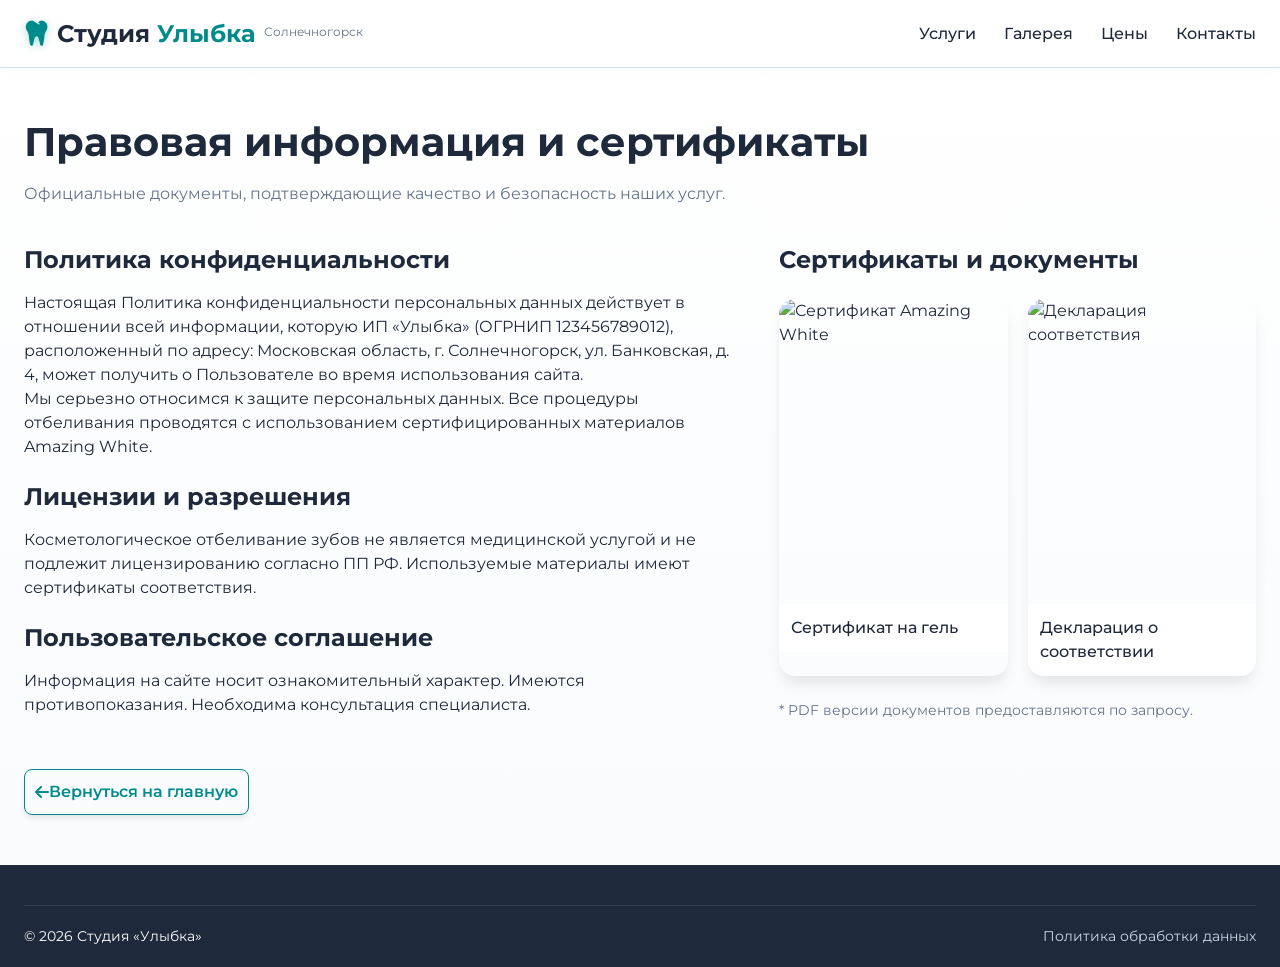
==== legal/index.html @ 7dffa4cb "test" ====
<!DOCTYPE html>
<html lang="ru">
<head>
    <meta charset="UTF-8">
    <meta name="viewport" content="width=device-width, initial-scale=1.0">
    <title>Документы | Студия отбеливания «Улыбка» | Солнечногорск</title>
    <meta name="robots" content="noindex, follow">
    <link rel="preconnect" href="https://fonts.googleapis.com">
    <link rel="preconnect" href="https://fonts.gstatic.com" crossorigin>
    <link href="https://fonts.googleapis.com/css2?family=Montserrat:wght@400;500;600;700&display=swap" rel="stylesheet">
    <link rel="stylesheet" href="../css/style.css">
    <link rel="stylesheet" href="https://cdnjs.cloudflare.com/ajax/libs/font-awesome/6.0.0-beta3/css/all.min.css">
</head>
<body class="page-legal">
    <header class="header">
        <div class="container header__container">
            <a href="/" class="logo">
                <span class="logo__icon"><i class="fas fa-tooth"></i></span>
                <span class="logo__text">Студия <span class="logo__text--accent">Улыбка</span></span>
                <span class="logo__location">Солнечногорск</span>
            </a>
            <nav class="nav">
                <ul class="nav__list">
                    <li><a href="/#services" class="nav__link">Услуги</a></li>
                    <li><a href="/#gallery" class="nav__link">Галерея</a></li>
                    <li><a href="/#price" class="nav__link">Цены</a></li>
                    <li><a href="/#contact" class="nav__link">Контакты</a></li>
                </ul>
            </nav>
        </div>
    </header>

    <main>
        <section class="legal-page">
            <div class="container">
                <h1 class="page-title">Правовая информация и сертификаты</h1>
                <p class="page-subtitle">Официальные документы, подтверждающие качество и безопасность наших услуг.</p>
                <div class="legal__content">
                    <div class="legal__text">
                        <h2>Политика конфиденциальности</h2>
                        <p>Настоящая Политика конфиденциальности персональных данных действует в отношении всей информации, которую ИП «Улыбка» (ОГРНИП 123456789012), расположенный по адресу: Московская область, г. Солнечногорск, ул. Банковская, д. 4, может получить о Пользователе во время использования сайта.</p>
                        <p>Мы серьезно относимся к защите персональных данных. Все процедуры отбеливания проводятся с использованием сертифицированных материалов Amazing White.</p>
                        <h2>Лицензии и разрешения</h2>
                        <p>Косметологическое отбеливание зубов не является медицинской услугой и не подлежит лицензированию согласно ПП РФ. Используемые материалы имеют сертификаты соответствия.</p>
                        <h2>Пользовательское соглашение</h2>
                        <p>Информация на сайте носит ознакомительный характер. Имеются противопоказания. Необходима консультация специалиста.</p>
                    </div>
                    <div class="legal__gallery">
                        <h2 class="legal__gallery-title">Сертификаты и документы</h2>
                        <div class="docs-grid">
                            <div class="doc-card" data-src="../img/cert-1.jpg">
                                <img src="../img/cert-1.jpg" alt="Сертификат Amazing White" loading="lazy">
                                <span class="doc-card__label">Сертификат на гель</span>
                            </div>
                            <div class="doc-card" data-src="../img/cert-2.jpg">
                                <img src="../img/cert-2.jpg" alt="Декларация соответствия" loading="lazy">
                                <span class="doc-card__label">Декларация о соответствии</span>
                            </div>
                        </div>
                        <p class="legal__note">* PDF версии документов предоставляются по запросу.</p>
                    </div>
                </div>
                <div class="back-link">
                    <a href="/" class="btn btn--outline"><i class="fas fa-arrow-left"></i> Вернуться на главную</a>
                </div>
            </div>
        </section>
    </main>

    <footer class="footer">
        <div class="container">
            <div class="footer__bottom">
                <div class="footer__copyright">© <span id="currentYear"></span> Студия «Улыбка»</div>
                <div class="footer__legal"><a href="/legal/">Политика обработки данных</a></div>
            </div>
        </div>
    </footer>

    <div class="lightbox" id="lightbox">
        <span class="lightbox__close" id="lightboxClose">&times;</span>
        <img class="lightbox__image" id="lightboxImage" src="" alt="">
    </div>

    <script>
        document.getElementById('currentYear').textContent = new Date().getFullYear();
        const lightbox = document.getElementById('lightbox');
        const lightboxImg = document.getElementById('lightboxImage');
        const lightboxClose = document.getElementById('lightboxClose');
        function openLightbox(src) {
            if (!lightbox || !lightboxImg) return;
            lightboxImg.src = src;
            lightbox.classList.add('active');
            document.body.style.overflow = 'hidden';
        }
        if (lightboxClose) {
            lightboxClose.addEventListener('click', () => { lightbox.classList.remove('active'); document.body.style.overflow = ''; });
            lightbox.addEventListener('click', (e) => { if (e.target === lightbox) { lightbox.classList.remove('active'); document.body.style.overflow = ''; } });
        }
        document.querySelectorAll('.doc-card').forEach(card => {
            card.addEventListener('click', () => { const src = card.dataset.src; if (src) openLightbox(src); });
        });
    </script>
</body>
</html>
---- css/style.css ----
/* css/style.css */
* {
    margin: 0;
    padding: 0;
    box-sizing: border-box;
}

:root {
    --primary: #008b8b;
    --primary-dark: #006b6b;
    --primary-light: #e6f3f3;
    --accent: #00b4b4;
    --text-dark: #1e293b;
    --text-muted: #64748b;
    --bg-light: #ffffff;
    --bg-soft: #f8fafc;
    --border-light: #e2e8f0;
    --shadow-sm: 0 4px 6px -1px rgb(0 0 0 / 0.1);
    --shadow-md: 0 10px 15px -3px rgb(0 0 0 / 0.1);
    --shadow-lg: 0 20px 25px -5px rgb(0 0 0 / 0.1);
    --radius: 16px;
    --radius-sm: 8px;
    --font-main: 'Montserrat', sans-serif;
    --gallery-max-width: 500px;
}

html {
    scroll-behavior: smooth;
}

body {
    font-family: var(--font-main);
    color: var(--text-dark);
    line-height: 1.5;
    background: linear-gradient(180deg, #ffffff 0%, #f9fbfd 100%);
    -webkit-font-smoothing: antialiased;
}

.container {
    max-width: 1280px;
    margin: 0 auto;
    padding: 0 24px;
}

img {
    max-width: 100%;
    height: auto;
    display: block;
}

a {
    text-decoration: none;
    color: inherit;
}

ul {
    list-style: none;
}

h1, h2, h3, h4 {
    line-height: 1.2;
    font-weight: 700;
}

.section-title {
    font-size: clamp(2rem, 5vw, 3rem);
    margin-bottom: 16px;
}

.section-subtitle {
    font-size: 1.125rem;
    color: var(--text-muted);
}

.text-accent {
    color: var(--primary);
}

.section-header {
    text-align: center;
    margin-bottom: 40px;
}

.btn {
    display: inline-flex;
    align-items: center;
    justify-content: center;
    font-weight: 600;
    border-radius: var(--radius-sm);
    transition: all 0.3s ease;
    cursor: pointer;
    border: 1px solid transparent;
    white-space: nowrap;
    padding: 10px;
    box-shadow: var(--shadow-sm);
}

.btn--primary {
    background: var(--primary);
    color: white;
}
.btn--primary:hover {
    background: var(--primary-dark);
    transform: translateY(-2px);
    box-shadow: var(--shadow-md), 0 0 10px var(--primary-light);
}

.btn--outline {
    background: transparent;
    border-color: var(--primary);
    color: var(--primary);
}
.btn--outline:hover {
    background: var(--primary-light);
    box-shadow: var(--shadow-md);
}

.btn--large {
    padding: 14px 32px;
    font-size: 1rem;
}

.btn--small {
    padding: 8px 16px;
    font-size: 0.875rem;
}

.btn--block {
    width: 100%;
}

.header {
    padding: 12px 0;
    background: rgba(255, 255, 255, 0.9);
    backdrop-filter: blur(12px);
    position: sticky;
    top: 0;
    z-index: 100;
    border-bottom: 1px solid rgba(0, 139, 139, 0.2);
    box-shadow: 0 2px 10px rgba(0,0,0,0.02);
}

.header__container {
    display: flex;
    align-items: center;
    justify-content: space-between;
}

.logo {
    display: flex;
    align-items: center;
    gap: 8px;
    font-weight: 700;
    font-size: 1.5rem;
}

.logo__icon {
    font-size: 1.8rem;
    color: var(--primary);
    filter: drop-shadow(0 2px 4px rgba(0,139,139,0.3));
}

.logo__text--accent {
    color: var(--primary);
}

.logo__location {
    display: block;
    font-size: 0.75rem;
    font-weight: 400;
    color: var(--text-muted);
    margin-top: -4px;
}

.nav__list {
    display: flex;
    gap: 28px;
    flex-wrap: wrap;
    justify-content: center;
}

.nav__link {
    font-weight: 500;
    color: var(--text-dark);
    transition: all 0.2s;
    padding: 6px 0;
    border-bottom: 2px solid transparent;
}
.nav__link:hover {
    color: var(--primary);
    border-bottom-color: var(--primary);
}

.header__actions {
    display: flex;
    align-items: center;
    gap: 16px;
}

.header__phone {
    font-weight: 600;
}

.burger {
    display: none;
    flex-direction: column;
    gap: 6px;
    background: none;
    border: none;
    padding: 8px;
    cursor: pointer;
}

.burger__line {
    width: 24px;
    height: 2px;
    background: var(--text-dark);
    transition: 0.2s;
}

.mobile-menu {
    position: fixed;
    top: 72px;
    left: 0;
    right: 0;
    bottom: 0;
    background: white;
    z-index: 99;
    padding: 24px;
    transform: translateX(100%);
    transition: transform 0.3s ease;
    overflow-y: auto;
}
.mobile-menu.active {
    transform: translateX(0);
}
.mobile-menu__list {
    display: flex;
    flex-direction: column;
    gap: 20px;
}
.mobile-menu__list a {
    font-size: 1.25rem;
    font-weight: 600;
}
.mobile-menu__footer {
    margin-top: 40px;
}

.hero {
    padding: 50px 0;
    background: linear-gradient(145deg, #f4fcfa 0%, #ffffff 80%);
}

.hero__container {
    display: grid;
    grid-template-columns: 1fr;
    gap: 40px;
    align-items: center;
}

.hero__badge {
    background: var(--primary-light);
    color: var(--primary-dark);
    padding: 6px 16px;
    border-radius: 40px;
    font-size: 0.875rem;
    font-weight: 600;
    display: inline-block;
    margin-bottom: 20px;
    box-shadow: inset 0 1px 3px rgba(0,0,0,0.02);
}

.hero__title {
    font-size: clamp(2.5rem, 6vw, 4rem);
    margin-bottom: 24px;
    text-shadow: 0 2px 6px rgba(0,139,139,0.05);
}

.hero__title--highlight {
    color: var(--primary);
}

.hero__subtitle {
    font-size: 1.125rem;
    color: var(--text-muted);
    margin-bottom: 32px;
}

.hero__cta {
    display: flex;
    gap: 16px;
    margin-bottom: 40px;
}

.hero__features {
    display: flex;
    gap: 28px;
    flex-wrap: wrap;
}

.feature-item {
    display: flex;
    align-items: center;
    gap: 10px;
    background: rgba(255,255,255,0.7);
    padding: 8px 16px;
    border-radius: 40px;
    backdrop-filter: blur(4px);
    box-shadow: var(--shadow-sm);
}
.feature-item__icon {
    color: var(--primary);
}

.services {
    padding: 60px 0;
}

.services__grid {
    display: grid;
    grid-template-columns: repeat(4, 1fr);
    gap: 20px;
}

.service-card {
    background: white;
    padding: 28px;
    border-radius: var(--radius);
    transition: all 0.3s;
    border: 1px solid rgba(0,139,139,0.08);
    box-shadow: var(--shadow-sm);
    backdrop-filter: blur(4px);
}
.service-card:hover {
    transform: translateY(-6px);
    box-shadow: var(--shadow-lg), 0 0 0 2px var(--primary-light);
    border-color: var(--primary-light);
}
.service-card__icon {
    font-size: 2.2rem;
    margin-bottom: 18px;
    color: var(--primary);
}
.service-card h3 {
    margin-bottom: 10px;
    font-size: 1.25rem;
}
.service-card p {
    color: var(--text-muted);
    font-size: 0.95rem;
}

.gallery {
    padding: 60px 0;
    background: var(--bg-soft);
}

.gallery__wrapper {
    position: relative;
    margin: 0 auto;
    max-width: var(--gallery-max-width);
    width: 100%;
}

.gallery__slider {
    width: 100%;
    overflow: hidden;
    border-radius: var(--radius);
    box-shadow: var(--shadow-lg);
    touch-action: pan-y;
}

.gallery__track {
    display: flex;
    transition: transform 0.4s cubic-bezier(0.2, 0.9, 0.4, 1);
    will-change: transform;
}

.gallery__slide {
    flex: 0 0 100%;
    padding: 6px;
}

.gallery-card {
    background: white;
    border-radius: var(--radius);
    overflow: hidden;
    aspect-ratio: 3 / 4;
}

.gallery-card img {
    width: 100%;
    height: 100%;
    object-fit: cover;
}

.gallery__nav {
    display: flex;
    align-items: center;
    justify-content: center;
    gap: 20px;
    margin-top: 20px;
}

.gallery__btn {
    width: 44px;
    height: 44px;
    border-radius: 50%;
    border: none;
    background: white;
    box-shadow: var(--shadow-sm);
    font-size: 1.2rem;
    cursor: pointer;
    transition: 0.2s;
}
.gallery__btn:hover {
    background: var(--primary);
    color: white;
    box-shadow: 0 0 15px var(--primary);
}

.gallery__dots {
    display: flex;
    gap: 10px;
}
.gallery__dot {
    width: 10px;
    height: 10px;
    border-radius: 50%;
    background: var(--border-light);
    border: none;
    cursor: pointer;
    transition: 0.2s;
}
.gallery__dot.active {
    background: var(--primary);
    width: 24px;
    border-radius: 10px;
}

.before-after {
    padding: 60px 0;
}

.before-after__grid {
    display: grid;
    grid-template-columns: repeat(4, 1fr);
    gap: 20px;
}

.before-after-item {
    position: relative;
    border-radius: var(--radius);
    overflow: hidden;
    box-shadow: var(--shadow-md);
    aspect-ratio: 1 / 1;
    transition: transform 0.3s;
}
.before-after-item:hover {
    transform: scale(1.02);
}
.before-after-item img {
    width: 100%;
    height: 100%;
    object-fit: cover;
}
.before-after-label {
    position: absolute;
    bottom: 10px;
    left: 10px;
    background: rgba(0,0,0,0.5);
    backdrop-filter: blur(4px);
    color: white;
    padding: 4px 12px;
    border-radius: 20px;
    font-size: 0.8rem;
    font-weight: 600;
}

.price {
    padding: 60px 0;
    background: linear-gradient(0deg, #ffffff 0%, #f0f9f9 100%);
}
.price__grid {
    display: grid;
    grid-template-columns: 1.5fr 1fr;
    gap: 40px;
}
.price__list {
    margin-top: 28px;
}
.price__item {
    display: flex;
    justify-content: space-between;
    align-items: baseline;
    padding: 14px 0;
    border-bottom: 1px dashed var(--border-light);
    font-weight: 500;
}
.price__item span:first-child {
    margin-right: 16px;
}
.price__item span:last-child {
    font-weight: 700;
    color: var(--primary);
    white-space: nowrap;
}
.price__note {
    margin-top: 24px;
    color: var(--text-muted);
}
.cert-card {
    background: white;
    padding: 32px;
    border-radius: var(--radius);
    box-shadow: var(--shadow-lg);
    border: 1px solid rgba(0,139,139,0.1);
}
.cert-card__icon {
    font-size: 2.5rem;
    color: var(--primary);
    margin-bottom: 16px;
    display: block;
}
.cert-card h3 {
    margin-bottom: 16px;
}
.cert-card p {
    margin-bottom: 24px;
}

.faq {
    padding: 60px 0;
    background: white;
}
.faq__grid {
    max-width: 900px;
    margin: 0 auto;
    display: flex;
    flex-direction: column;
    gap: 12px;
}
.faq-item {
    background: var(--bg-soft);
    border-radius: var(--radius-sm);
    padding: 6px 20px;
    border: 1px solid var(--border-light);
    transition: all 0.2s;
}
.faq-item[open] {
    background: white;
    box-shadow: var(--shadow-md);
    border-color: var(--primary-light);
}
.faq-question {
    font-weight: 600;
    font-size: 1.1rem;
    padding: 18px 0;
    cursor: pointer;
    list-style: none;
    display: flex;
    justify-content: space-between;
    align-items: center;
}
.faq-question::-webkit-details-marker {
    display: none;
}
.faq-question::after {
    content: '\f078';
    font-family: 'Font Awesome 6 Free';
    font-weight: 900;
    color: var(--primary);
    transition: transform 0.2s;
    font-size: 0.9rem;
}
.faq-item[open] .faq-question::after {
    transform: rotate(180deg);
}
.faq-answer {
    padding: 0 0 20px 0;
    color: var(--text-muted);
    line-height: 1.6;
}

.contact {
    padding: 60px 0;
}
.contact__wrapper {
    display: grid;
    grid-template-columns: 1fr 1fr;
    gap: 30px;
    background: white;
    border-radius: var(--radius);
    overflow: hidden;
    box-shadow: var(--shadow-lg);
    border: 1px solid rgba(0,139,139,0.1);
}
.contact__info {
    padding: 36px;
}
.contact__address {
    margin: 24px 0;
}
.contact__line {
    display: flex;
    align-items: flex-start;
    gap: 12px;
    margin-bottom: 16px;
}
.contact__icon {
    font-size: 1.2rem;
    color: var(--primary);
    width: 24px;
}
.social-links {
    display: flex;
    gap: 16px;
    margin: 24px 0 32px;
}
.social-link {
    display: flex;
    align-items: center;
    justify-content: center;
    width: 48px;
    height: 48px;
    border-radius: 50%;
    background: var(--bg-soft);
    color: var(--text-dark);
    font-size: 1.5rem;
    transition: all 0.2s;
    box-shadow: var(--shadow-sm);
}
.social-link:hover {
    transform: translateY(-3px);
    box-shadow: var(--shadow-md);
}
.social-link--vk:hover {
    background: #0077ff;
    color: white;
}
.social-link--inst:hover {
    background: linear-gradient(45deg, #f09433, #e6683c, #dc2743, #cc2366, #bc1888);
    color: white;
}
.contact__form h3 {
    margin-bottom: 20px;
}
.form-group {
    margin-bottom: 16px;
}
.form-group input {
    width: 100%;
    padding: 14px 16px;
    border: 1px solid var(--border-light);
    border-radius: var(--radius-sm);
    font-size: 1rem;
    font-family: inherit;
    transition: border 0.2s;
}
.form-group input:focus {
    outline: none;
    border-color: var(--primary);
    box-shadow: 0 0 0 3px var(--primary-light);
}
.form__privacy {
    margin-top: 16px;
    font-size: 0.75rem;
    color: var(--text-muted);
}
.map-container {
    height: 100%;
    min-height: 400px;
    background: #e2e8f0;
}

.footer {
    background: var(--text-dark);
    color: white;
    padding: 40px 0 20px;
}
.footer__grid {
    display: grid;
    grid-template-columns: 2fr 1fr 1fr;
    gap: 30px;
    margin-bottom: 30px;
}
.footer a {
    color: #cbd5e1;
}
.footer a:hover {
    color: white;
}
.footer__social {
    display: flex;
    gap: 16px;
    margin-top: 20px;
}
.footer__social a {
    display: flex;
    align-items: center;
    justify-content: center;
    width: 40px;
    height: 40px;
    border-radius: 50%;
    background: #334155;
    color: white;
    font-size: 1.2rem;
    transition: 0.2s;
}
.footer__social a:hover {
    background: var(--primary);
    transform: translateY(-3px);
    box-shadow: 0 0 12px var(--primary);
}
.footer__bottom {
    display: flex;
    justify-content: space-between;
    padding-top: 20px;
    border-top: 1px solid #334155;
    font-size: 0.875rem;
}

.legal-page {
    padding: 50px 0;
}
.page-title {
    font-size: 2.5rem;
    margin-bottom: 16px;
}
.page-subtitle {
    color: var(--text-muted);
    margin-bottom: 40px;
}
.legal__content {
    display: grid;
    grid-template-columns: 1.5fr 1fr;
    gap: 40px;
}
.legal__text h2 {
    margin: 24px 0 16px;
}
.legal__text h2:first-of-type {
    margin-top: 0;
}
.legal__gallery-title {
    margin-bottom: 24px;
}
.docs-grid {
    display: grid;
    grid-template-columns: 1fr 1fr;
    gap: 20px;
}
.doc-card {
    border-radius: var(--radius);
    overflow: hidden;
    box-shadow: var(--shadow-md);
    cursor: pointer;
}
.doc-card img {
    width: 100%;
    aspect-ratio: 3/4;
    object-fit: cover;
}
.doc-card__label {
    display: block;
    padding: 12px;
    background: white;
    font-weight: 500;
}
.legal__note {
    margin-top: 24px;
    font-size: 0.875rem;
    color: var(--text-muted);
}
.back-link {
    margin-top: 48px;
}

.animate {
    opacity: 0;
    transition: opacity 0.7s cubic-bezier(0.2, 0.9, 0.3, 1), transform 0.7s cubic-bezier(0.2, 0.9, 0.3, 1);
}
.animate.visible {
    opacity: 1;
    transform: translate(0, 0) !important;
}
.fade-in {
    transform: translateY(0);
}
.fade-in-up {
    transform: translateY(40px);
}
.fade-in-left {
    transform: translateX(-40px);
}
.fade-in-right {
    transform: translateX(40px);
}

.lightbox {
    display: none;
    position: fixed;
    top: 0; left: 0; right: 0; bottom: 0;
    background: rgba(0,0,0,0.9);
    z-index: 1000;
    justify-content: center;
    align-items: center;
}
.lightbox.active { display: flex; }
.lightbox__image { max-width: 90%; max-height: 90vh; }
.lightbox__close {
    position: absolute;
    top: 24px; right: 24px;
    font-size: 40px;
    color: white;
    cursor: pointer;
}

@media (max-width: 1100px) {
    .nav__list {
        gap: 18px;
    }
    .header__phone {
        font-size: 0.9rem;
    }
}

@media (max-width: 1024px) {
    :root {
        --gallery-max-width: 450px;
    }
    .services__grid {
        grid-template-columns: repeat(2, 1fr);
    }
    .price__grid {
        gap: 24px;
    }
}

@media (max-width: 992px) {
    .before-after__grid {
        grid-template-columns: repeat(2, 1fr);
    }
    .legal__content {
        grid-template-columns: 1fr;
    }
}

@media (max-width: 768px) {
    .nav, .header__actions { display: none; }
    .burger { display: flex; }
    :root {
        --gallery-max-width: 380px;
    }
    .hero__container, .services__grid, .contact__wrapper, .footer__grid, .price__grid {
        grid-template-columns: 1fr;
    }
    .hero__cta {
        flex-direction: column;
    }
    .service-card {
        display: flex;
        flex-direction: column;
        align-items: flex-start;
        padding: 24px;
    }
    .service-card__icon {
        font-size: 1.8rem;
        margin-bottom: 10px;
    }
    .before-after__grid {
        grid-template-columns: repeat(2, 1fr);
        gap: 12px;
    }
    .before-after-item {
        aspect-ratio: 1/1;
    }
    .contact__map {
        height: 300px;
    }
    .map-container {
        min-height: 100%;
    }
    .footer__grid {
        gap: 24px;
    }
    .faq__grid {
        padding: 0 8px;
    }
}

@media (max-width: 550px) {
    .before-after-label{
        font-size: 0.6rem;
    }
    .container {
        padding: 0 16px;
    }
    :root {
        --gallery-max-width: 300px;
    }
    .section-header {
        margin-bottom: 28px;
    }
    .hero {
        padding: 30px 0;
    }
    .hero__title {
        font-size: 1.9rem;
    }
    .hero__subtitle {
        font-size: 1rem;
    }
    .btn--large {
        padding: 12px 20px;
        font-size: 0.9rem;
    }
    .services__grid {
        grid-template-columns: 1fr;
    }
    .price__item {
        font-size: 0.9rem;
        flex-wrap: wrap;
        row-gap: 6px;
    }
    .price__item span:first-child {
        flex: 1 1 60%;
    }
    .contact__info {
        padding: 24px 20px;
    }
    .faq-question {
        font-size: 1rem;
        padding: 14px 0;
    }
    .logo__location {
        display: none;
    }
    .footer__grid {
        grid-template-columns: 1fr;
        text-align: center;
    }
    .footer__social {
        justify-content: center;
    }
    .footer__bottom {
        flex-direction: column;
        gap: 10px;
        text-align: center;
    }
}

@media (max-width: 420px) {
    .logo {
        font-size: 1.3rem;
    }
    .logo__icon {
        font-size: 1.6rem;
    }
    .hero__badge {
        font-size: 0.75rem;
    }
    .hero__title {
        font-size: 1.7rem;
    }
    .hero__features {
        flex-direction: column;
        gap: 8px;
    }
    .feature-item {
        justify-content: flex-start;
        padding: 6px 12px;
    }
    .section-title {
        font-size: 1.8rem;
    }
    .contact__map {
        height: 250px;
    }
    .social-links {
        justify-content: center;
    }
    .contact__wrapper {
        gap: 0;
    }
}
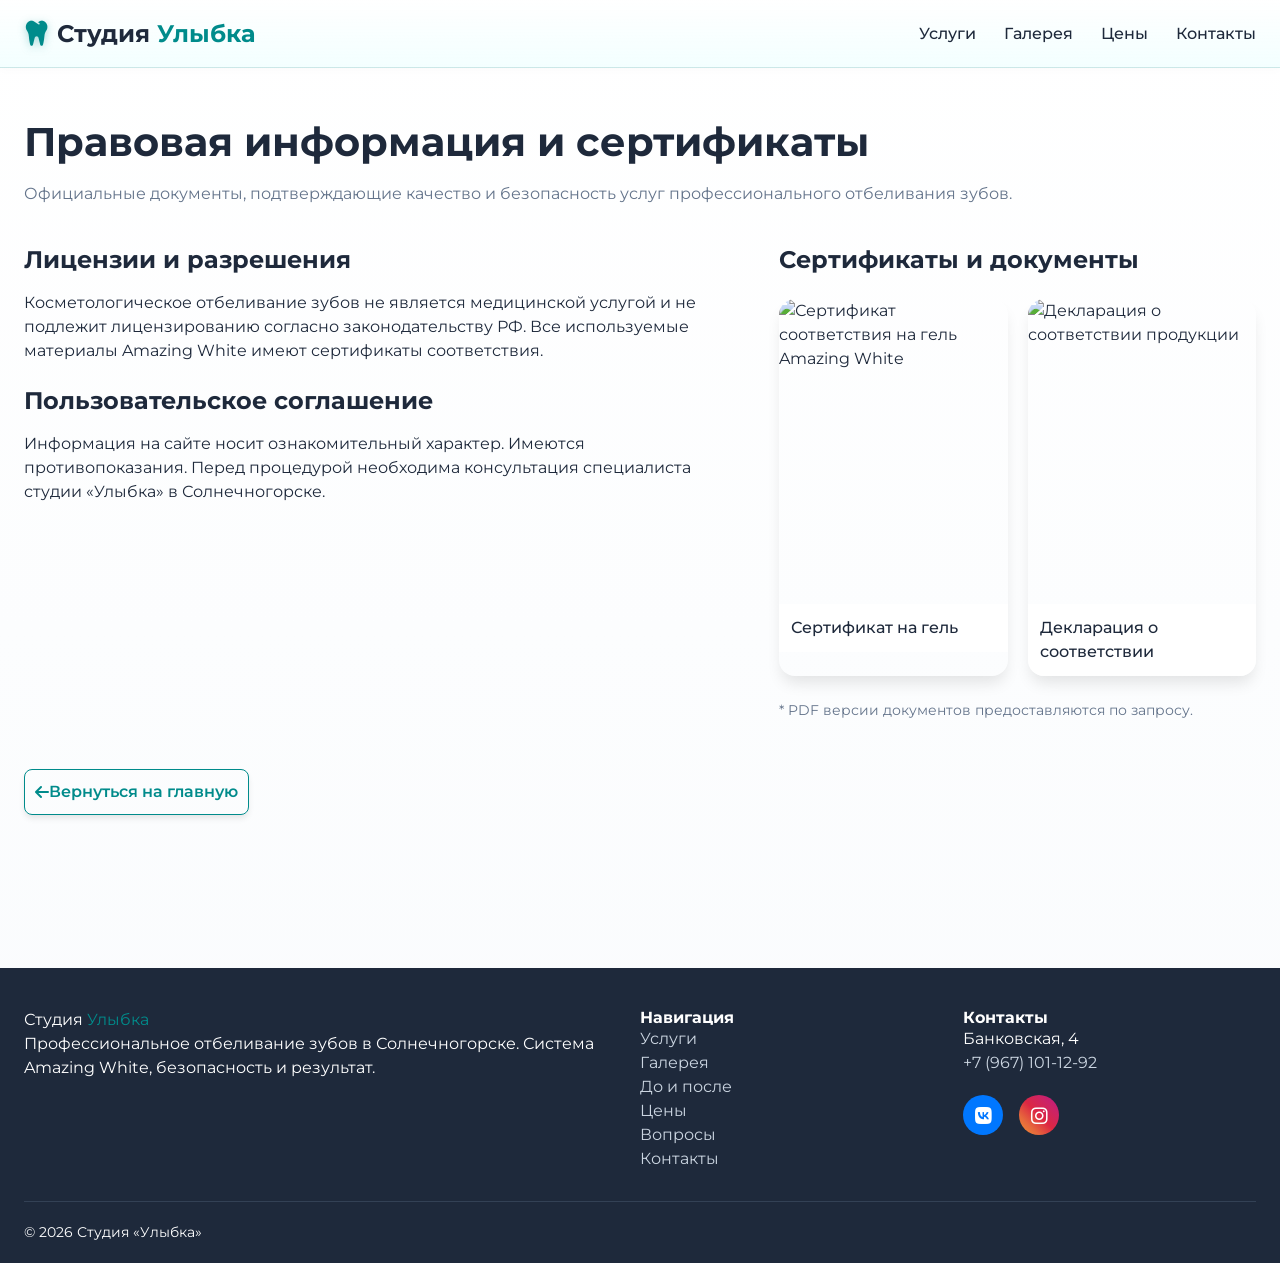
==== commit f9e04ce5: "1" ====
--- a/legal/index.html
+++ b/legal/index.html
@@ -3,7 +3,7 @@
 <head>
     <meta charset="UTF-8">
     <meta name="viewport" content="width=device-width, initial-scale=1.0">
-    <title>Документы | Студия отбеливания «Улыбка» | Солнечногорск</title>
+    <title>Документы и сертификаты | Студия отбеливания «Улыбка» | Солнечногорск</title>
     <meta name="robots" content="noindex, follow">
     <link rel="preconnect" href="https://fonts.googleapis.com">
     <link rel="preconnect" href="https://fonts.gstatic.com" crossorigin>
@@ -14,46 +14,42 @@
 <body class="page-legal">
     <header class="header">
         <div class="container header__container">
-            <a href="/" class="logo">
+            <a href="../index.html" class="logo">
                 <span class="logo__icon"><i class="fas fa-tooth"></i></span>
                 <span class="logo__text">Студия <span class="logo__text--accent">Улыбка</span></span>
-                <span class="logo__location">Солнечногорск</span>
             </a>
             <nav class="nav">
                 <ul class="nav__list">
-                    <li><a href="/#services" class="nav__link">Услуги</a></li>
-                    <li><a href="/#gallery" class="nav__link">Галерея</a></li>
-                    <li><a href="/#price" class="nav__link">Цены</a></li>
-                    <li><a href="/#contact" class="nav__link">Контакты</a></li>
+                    <li><a href="../index.html#services" class="nav__link">Услуги</a></li>
+                    <li><a href="../index.html#gallery" class="nav__link">Галерея</a></li>
+                    <li><a href="../index.html#price" class="nav__link">Цены</a></li>
+                    <li><a href="../index.html#contact" class="nav__link">Контакты</a></li>
                 </ul>
             </nav>
         </div>
     </header>
 
-    <main>
+    <main class="legal-main">
         <section class="legal-page">
             <div class="container">
                 <h1 class="page-title">Правовая информация и сертификаты</h1>
-                <p class="page-subtitle">Официальные документы, подтверждающие качество и безопасность наших услуг.</p>
+                <p class="page-subtitle">Официальные документы, подтверждающие качество и безопасность услуг профессионального отбеливания зубов.</p>
                 <div class="legal__content">
                     <div class="legal__text">
-                        <h2>Политика конфиденциальности</h2>
-                        <p>Настоящая Политика конфиденциальности персональных данных действует в отношении всей информации, которую ИП «Улыбка» (ОГРНИП 123456789012), расположенный по адресу: Московская область, г. Солнечногорск, ул. Банковская, д. 4, может получить о Пользователе во время использования сайта.</p>
-                        <p>Мы серьезно относимся к защите персональных данных. Все процедуры отбеливания проводятся с использованием сертифицированных материалов Amazing White.</p>
                         <h2>Лицензии и разрешения</h2>
-                        <p>Косметологическое отбеливание зубов не является медицинской услугой и не подлежит лицензированию согласно ПП РФ. Используемые материалы имеют сертификаты соответствия.</p>
+                        <p>Косметологическое отбеливание зубов не является медицинской услугой и не подлежит лицензированию согласно законодательству РФ. Все используемые материалы Amazing White имеют сертификаты соответствия.</p>
                         <h2>Пользовательское соглашение</h2>
-                        <p>Информация на сайте носит ознакомительный характер. Имеются противопоказания. Необходима консультация специалиста.</p>
+                        <p>Информация на сайте носит ознакомительный характер. Имеются противопоказания. Перед процедурой необходима консультация специалиста студии «Улыбка» в Солнечногорске.</p>
                     </div>
                     <div class="legal__gallery">
                         <h2 class="legal__gallery-title">Сертификаты и документы</h2>
                         <div class="docs-grid">
                             <div class="doc-card" data-src="../img/cert-1.jpg">
-                                <img src="../img/cert-1.jpg" alt="Сертификат Amazing White" loading="lazy">
+                                <img src="../img/cert-1.jpg" alt="Сертификат соответствия на гель Amazing White" loading="lazy">
                                 <span class="doc-card__label">Сертификат на гель</span>
                             </div>
                             <div class="doc-card" data-src="../img/cert-2.jpg">
-                                <img src="../img/cert-2.jpg" alt="Декларация соответствия" loading="lazy">
+                                <img src="../img/cert-2.jpg" alt="Декларация о соответствии продукции" loading="lazy">
                                 <span class="doc-card__label">Декларация о соответствии</span>
                             </div>
                         </div>
@@ -61,7 +57,7 @@
                     </div>
                 </div>
                 <div class="back-link">
-                    <a href="/" class="btn btn--outline"><i class="fas fa-arrow-left"></i> Вернуться на главную</a>
+                    <a href="../index.html" class="btn btn--outline"><i class="fas fa-arrow-left"></i> Вернуться на главную</a>
                 </div>
             </div>
         </section>
@@ -69,9 +65,38 @@
 
     <footer class="footer">
         <div class="container">
+            <div class="footer__grid">
+                <div class="footer__col">
+                    <div class="footer__logo">
+                        <span class="logo__text">Студия <span class="logo__text--accent">Улыбка</span></span>
+                    </div>
+                    <p>Профессиональное отбеливание зубов в Солнечногорске. Система Amazing White, безопасность и результат.</p>
+                </div>
+                <div class="footer__col">
+                    <h4>Навигация</h4>
+                    <ul>
+                        <li><a href="../index.html#services">Услуги</a></li>
+                        <li><a href="../index.html#gallery">Галерея</a></li>
+                        <li><a href="../index.html#before-after">До и после</a></li>
+                        <li><a href="../index.html#price">Цены</a></li>
+                        <li><a href="../index.html#faq">Вопросы</a></li>
+                        <li><a href="../index.html#contact">Контакты</a></li>
+                    </ul>
+                </div>
+                <div class="footer__col">
+                    <h4>Контакты</h4>
+                    <ul>
+                        <li>Банковская, 4</li>
+                        <li><a href="tel:+79671011292">+7 (967) 101-12-92</a></li>
+                    </ul>
+                    <div class="footer__social">
+                        <a href="https://vk.ru/id1037515421" target="_blank" aria-label="ВКонтакте"><i class="fab fa-vk"></i></a>
+                        <a href="https://www.instagram.com/whiteee_studio?igsh=MWExcXJicm55cm4wcg==" target="_blank" aria-label="Instagram"><i class="fab fa-instagram"></i></a>
+                    </div>
+                </div>
+            </div>
             <div class="footer__bottom">
                 <div class="footer__copyright">© <span id="currentYear"></span> Студия «Улыбка»</div>
-                <div class="footer__legal"><a href="/legal/">Политика обработки данных</a></div>
             </div>
         </div>
     </footer>
--- a/css/style.css
+++ b/css/style.css
@@ -131,7 +131,7 @@
 
 .header {
     padding: 12px 0;
-    background: rgba(255, 255, 255, 0.9);
+    background: linear-gradient(180deg, rgba(255,255,255,0.98) 0%, rgba(240,255,255,0.8) 100%);
     backdrop-filter: blur(12px);
     position: sticky;
     top: 0;
@@ -162,14 +162,6 @@
 
 .logo__text--accent {
     color: var(--primary);
-}
-
-.logo__location {
-    display: block;
-    font-size: 0.75rem;
-    font-weight: 400;
-    color: var(--text-muted);
-    margin-top: -4px;
 }
 
 .nav__list {
@@ -324,13 +316,12 @@
 }
 
 .service-card {
-    background: white;
+    background: linear-gradient(135deg, #ffffff 0%, #f0fcfc 100%);
     padding: 28px;
     border-radius: var(--radius);
     transition: all 0.3s;
     border: 1px solid rgba(0,139,139,0.08);
     box-shadow: var(--shadow-sm);
-    backdrop-filter: blur(4px);
 }
 .service-card:hover {
     transform: translateY(-6px);
@@ -625,23 +616,22 @@
     width: 48px;
     height: 48px;
     border-radius: 50%;
-    background: var(--bg-soft);
-    color: var(--text-dark);
+    color: white;
     font-size: 1.5rem;
-    transition: all 0.2s;
+    transition: all 0.3s;
     box-shadow: var(--shadow-sm);
 }
+.social-link--vk {
+    background: #0077ff;
+}
+.social-link--inst {
+    background: linear-gradient(45deg, #f09433, #e6683c, #dc2743, #cc2366, #bc1888);
+}
 .social-link:hover {
+    filter: grayscale(100%);
+    background: #334155;
     transform: translateY(-3px);
     box-shadow: var(--shadow-md);
-}
-.social-link--vk:hover {
-    background: #0077ff;
-    color: white;
-}
-.social-link--inst:hover {
-    background: linear-gradient(45deg, #f09433, #e6683c, #dc2743, #cc2366, #bc1888);
-    color: white;
 }
 .contact__form h3 {
     margin-bottom: 20px;
@@ -703,15 +693,21 @@
     width: 40px;
     height: 40px;
     border-radius: 50%;
-    background: #334155;
     color: white;
     font-size: 1.2rem;
-    transition: 0.2s;
+    transition: all 0.3s;
+}
+.footer__social a:first-child {
+    background: #0077ff;
+}
+.footer__social a:last-child {
+    background: linear-gradient(45deg, #f09433, #e6683c, #dc2743, #cc2366, #bc1888);
 }
 .footer__social a:hover {
-    background: var(--primary);
+    filter: grayscale(100%);
+    background: #334155;
     transform: translateY(-3px);
-    box-shadow: 0 0 12px var(--primary);
+    box-shadow: 0 0 12px rgba(255,255,255,0.2);
 }
 .footer__bottom {
     display: flex;
@@ -721,8 +717,14 @@
     font-size: 0.875rem;
 }
 
+.legal-main {
+    display: flex;
+    flex-direction: column;
+    min-height: 100vh;
+}
 .legal-page {
     padding: 50px 0;
+    flex: 1;
 }
 .page-title {
     font-size: 2.5rem;
@@ -853,6 +855,9 @@
     :root {
         --gallery-max-width: 380px;
     }
+    .hero, .services, .gallery, .before-after, .price, .faq, .contact {
+        padding: 40px 0;
+    }
     .hero__container, .services__grid, .contact__wrapper, .footer__grid, .price__grid {
         grid-template-columns: 1fr;
     }
@@ -873,9 +878,6 @@
         grid-template-columns: repeat(2, 1fr);
         gap: 12px;
     }
-    .before-after-item {
-        aspect-ratio: 1/1;
-    }
     .contact__map {
         height: 300px;
     }
@@ -891,9 +893,6 @@
 }
 
 @media (max-width: 550px) {
-    .before-after-label{
-        font-size: 0.6rem;
-    }
     .container {
         padding: 0 16px;
     }
@@ -901,7 +900,7 @@
         --gallery-max-width: 300px;
     }
     .section-header {
-        margin-bottom: 28px;
+        margin-bottom: 24px;
     }
     .hero {
         padding: 30px 0;
@@ -918,6 +917,12 @@
     }
     .services__grid {
         grid-template-columns: 1fr;
+    }
+    .before-after__grid {
+        grid-template-columns: 1fr 1fr;
+    }
+    .before-after-label {
+        font-size: 0.6rem;
     }
     .price__item {
         font-size: 0.9rem;
@@ -934,9 +939,6 @@
         font-size: 1rem;
         padding: 14px 0;
     }
-    .logo__location {
-        display: none;
-    }
     .footer__grid {
         grid-template-columns: 1fr;
         text-align: center;
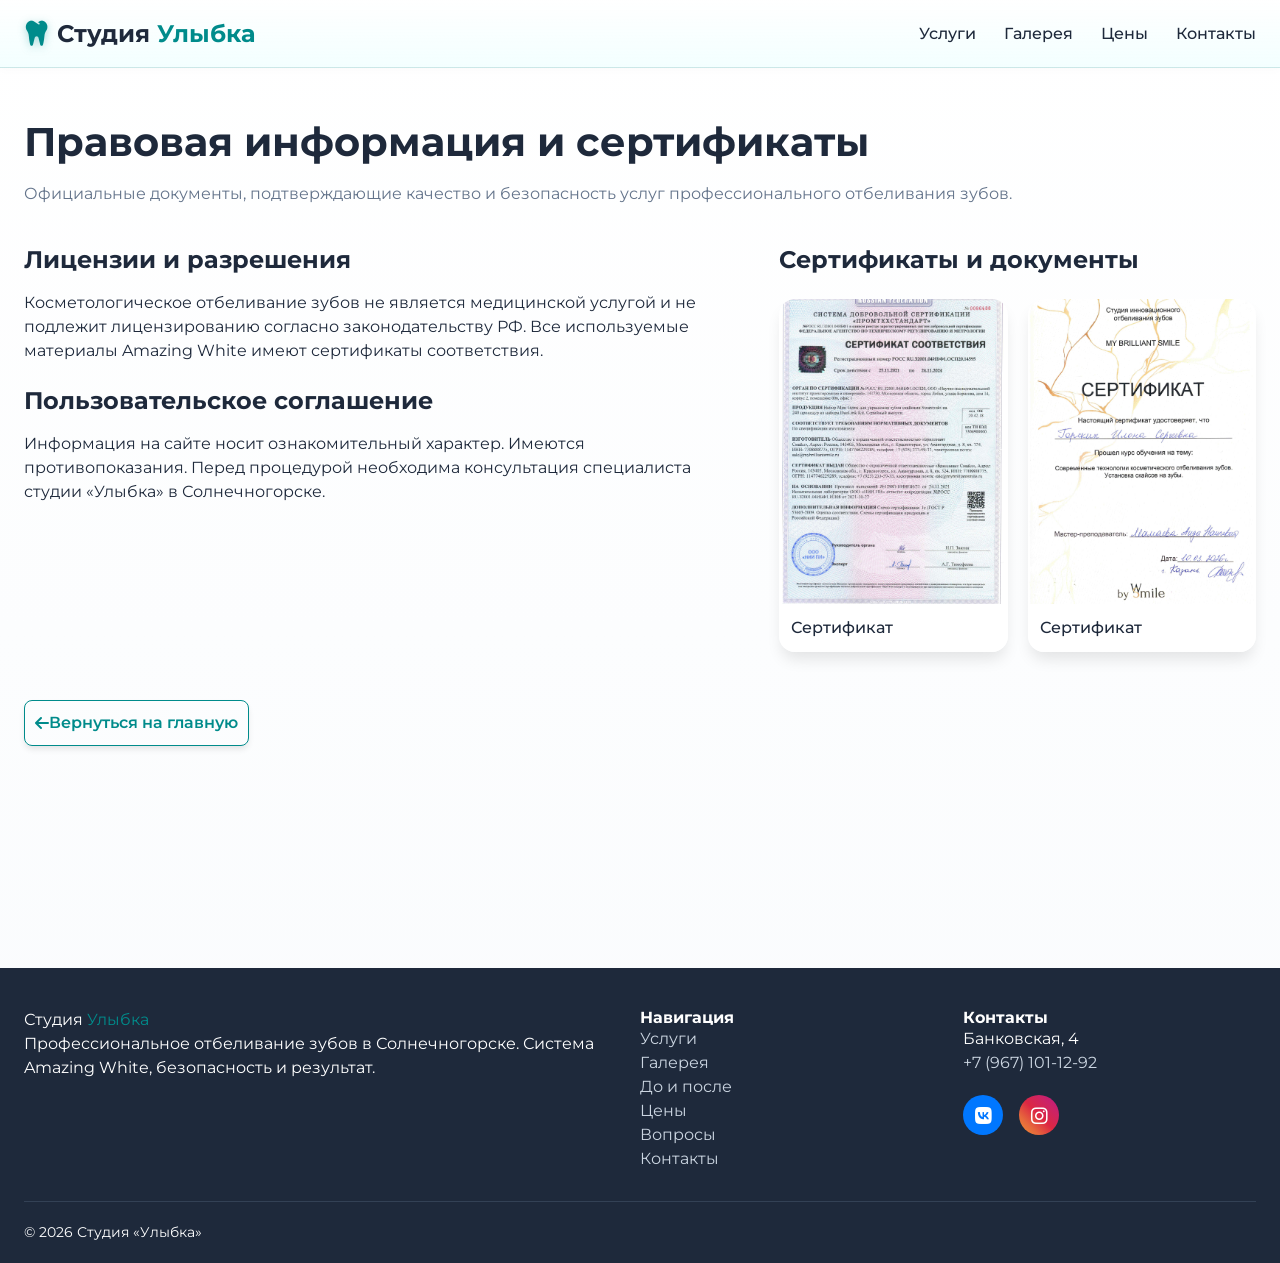
==== commit 7c54b865: "1" ====
--- a/legal/index.html
+++ b/legal/index.html
@@ -46,18 +46,17 @@
                         <div class="docs-grid">
                             <div class="doc-card" data-src="../img/cert-1.jpg">
                                 <img src="../img/cert-1.jpg" alt="Сертификат соответствия на гель Amazing White" loading="lazy">
-                                <span class="doc-card__label">Сертификат на гель</span>
+                                <span class="doc-card__label">Сертификат</span>
                             </div>
                             <div class="doc-card" data-src="../img/cert-2.jpg">
                                 <img src="../img/cert-2.jpg" alt="Декларация о соответствии продукции" loading="lazy">
-                                <span class="doc-card__label">Декларация о соответствии</span>
+                                <span class="doc-card__label">Сертификат</span>
                             </div>
                         </div>
-                        <p class="legal__note">* PDF версии документов предоставляются по запросу.</p>
                     </div>
                 </div>
                 <div class="back-link">
-                    <a href="../index.html" class="btn btn--outline"><i class="fas fa-arrow-left"></i> Вернуться на главную</a>
+                    <a href="../index.html" class="btn btn--outline"><i class="fas fa-arrow-left"></i>  Вернуться на главную</a>
                 </div>
             </div>
         </section>
--- a/css/style.css
+++ b/css/style.css
@@ -300,6 +300,7 @@
     border-radius: 40px;
     backdrop-filter: blur(4px);
     box-shadow: var(--shadow-sm);
+    background: linear-gradient(135deg, #ffffff 0%, #f0fcfc 100%);
 }
 .feature-item__icon {
     color: var(--primary);
@@ -502,7 +503,7 @@
     color: var(--text-muted);
 }
 .cert-card {
-    background: white;
+    background: linear-gradient(135deg, #ffffff 0%, #f0fcfc 100%);
     padding: 32px;
     border-radius: var(--radius);
     box-shadow: var(--shadow-lg);
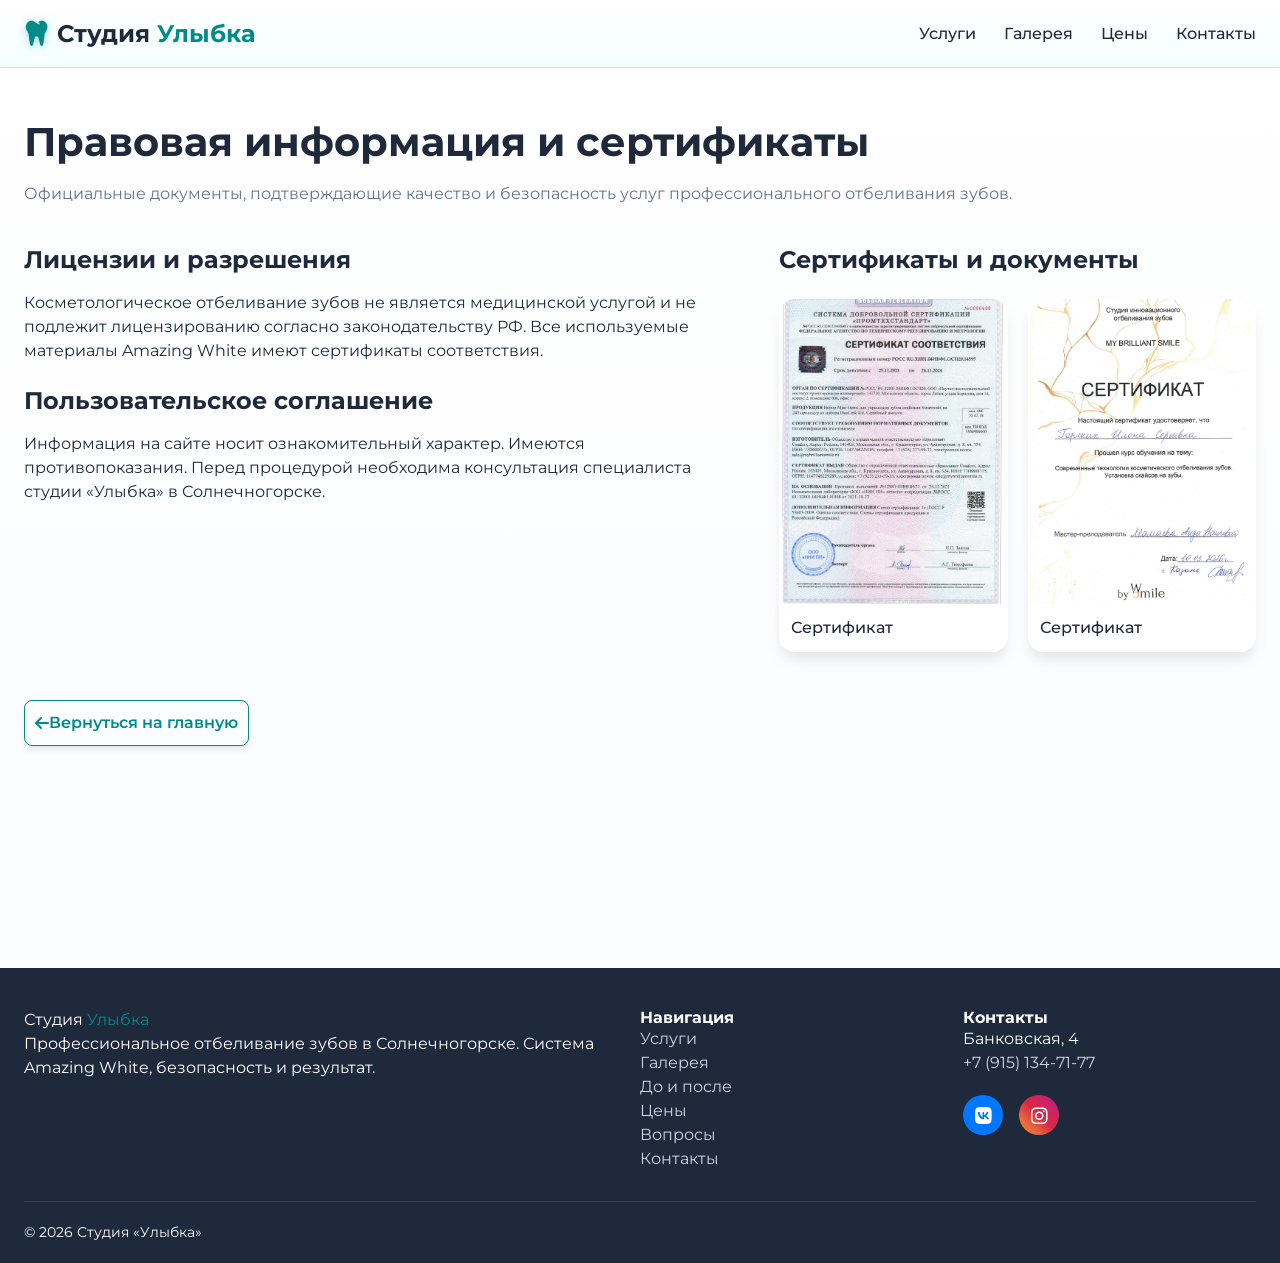
==== commit b17a0166: "1" ====
--- a/legal/index.html
+++ b/legal/index.html
@@ -44,12 +44,12 @@
                     <div class="legal__gallery">
                         <h2 class="legal__gallery-title">Сертификаты и документы</h2>
                         <div class="docs-grid">
-                            <div class="doc-card" data-src="../img/cert-1.jpg">
-                                <img src="../img/cert-1.jpg" alt="Сертификат соответствия на гель Amazing White" loading="lazy">
+                            <div class="doc-card" data-src="../img/cert-1.webp">
+                                <img src="../img/cert-1.webp" alt="Сертификат соответствия на гель Amazing White" loading="lazy">
                                 <span class="doc-card__label">Сертификат</span>
                             </div>
-                            <div class="doc-card" data-src="../img/cert-2.jpg">
-                                <img src="../img/cert-2.jpg" alt="Декларация о соответствии продукции" loading="lazy">
+                            <div class="doc-card" data-src="../img/cert-2.webp">
+                                <img src="../img/cert-2.webp" alt="Декларация о соответствии продукции" loading="lazy">
                                 <span class="doc-card__label">Сертификат</span>
                             </div>
                         </div>
@@ -86,7 +86,7 @@
                     <h4>Контакты</h4>
                     <ul>
                         <li>Банковская, 4</li>
-                        <li><a href="tel:+79671011292">+7 (967) 101-12-92</a></li>
+                        <li><a href="tel:+79151347177">+7 (915) 134-71-77</a></li>
                     </ul>
                     <div class="footer__social">
                         <a href="https://vk.ru/id1037515421" target="_blank" aria-label="ВКонтакте"><i class="fab fa-vk"></i></a>
--- a/css/style.css
+++ b/css/style.css
@@ -287,7 +287,7 @@
 
 .hero__features {
     display: flex;
-    gap: 28px;
+    gap: 10px;
     flex-wrap: wrap;
 }
 
@@ -323,6 +323,9 @@
     transition: all 0.3s;
     border: 1px solid rgba(0,139,139,0.08);
     box-shadow: var(--shadow-sm);
+    display: flex;
+    align-items: flex-start;
+    gap: 16px;
 }
 .service-card:hover {
     transform: translateY(-6px);
@@ -331,14 +334,14 @@
 }
 .service-card__icon {
     font-size: 2.2rem;
-    margin-bottom: 18px;
-    color: var(--primary);
-}
-.service-card h3 {
+    color: var(--primary);
+    flex-shrink: 0;
+}
+.service-card__content h3 {
     margin-bottom: 10px;
     font-size: 1.25rem;
 }
-.service-card p {
+.service-card__content p {
     color: var(--text-muted);
     font-size: 0.95rem;
 }
@@ -502,23 +505,30 @@
     margin-top: 24px;
     color: var(--text-muted);
 }
+
 .cert-card {
     background: linear-gradient(135deg, #ffffff 0%, #f0fcfc 100%);
     padding: 32px;
     border-radius: var(--radius);
     box-shadow: var(--shadow-lg);
     border: 1px solid rgba(0,139,139,0.1);
+    position: relative;
+    padding-left: 92px;
 }
 .cert-card__icon {
+    position: absolute;
+    left: 32px;
+    top: 32px;
     font-size: 2.5rem;
     color: var(--primary);
+}
+.cert-card__body {
+    display: block;
+}
+.cert-card__text h3 {
     margin-bottom: 16px;
-    display: block;
-}
-.cert-card h3 {
-    margin-bottom: 16px;
-}
-.cert-card p {
+}
+.cert-card__text p {
     margin-bottom: 24px;
 }
 
@@ -866,14 +876,13 @@
         flex-direction: column;
     }
     .service-card {
-        display: flex;
-        flex-direction: column;
+        flex-direction: row;
         align-items: flex-start;
         padding: 24px;
+        gap: 14px;
     }
     .service-card__icon {
         font-size: 1.8rem;
-        margin-bottom: 10px;
     }
     .before-after__grid {
         grid-template-columns: repeat(2, 1fr);
